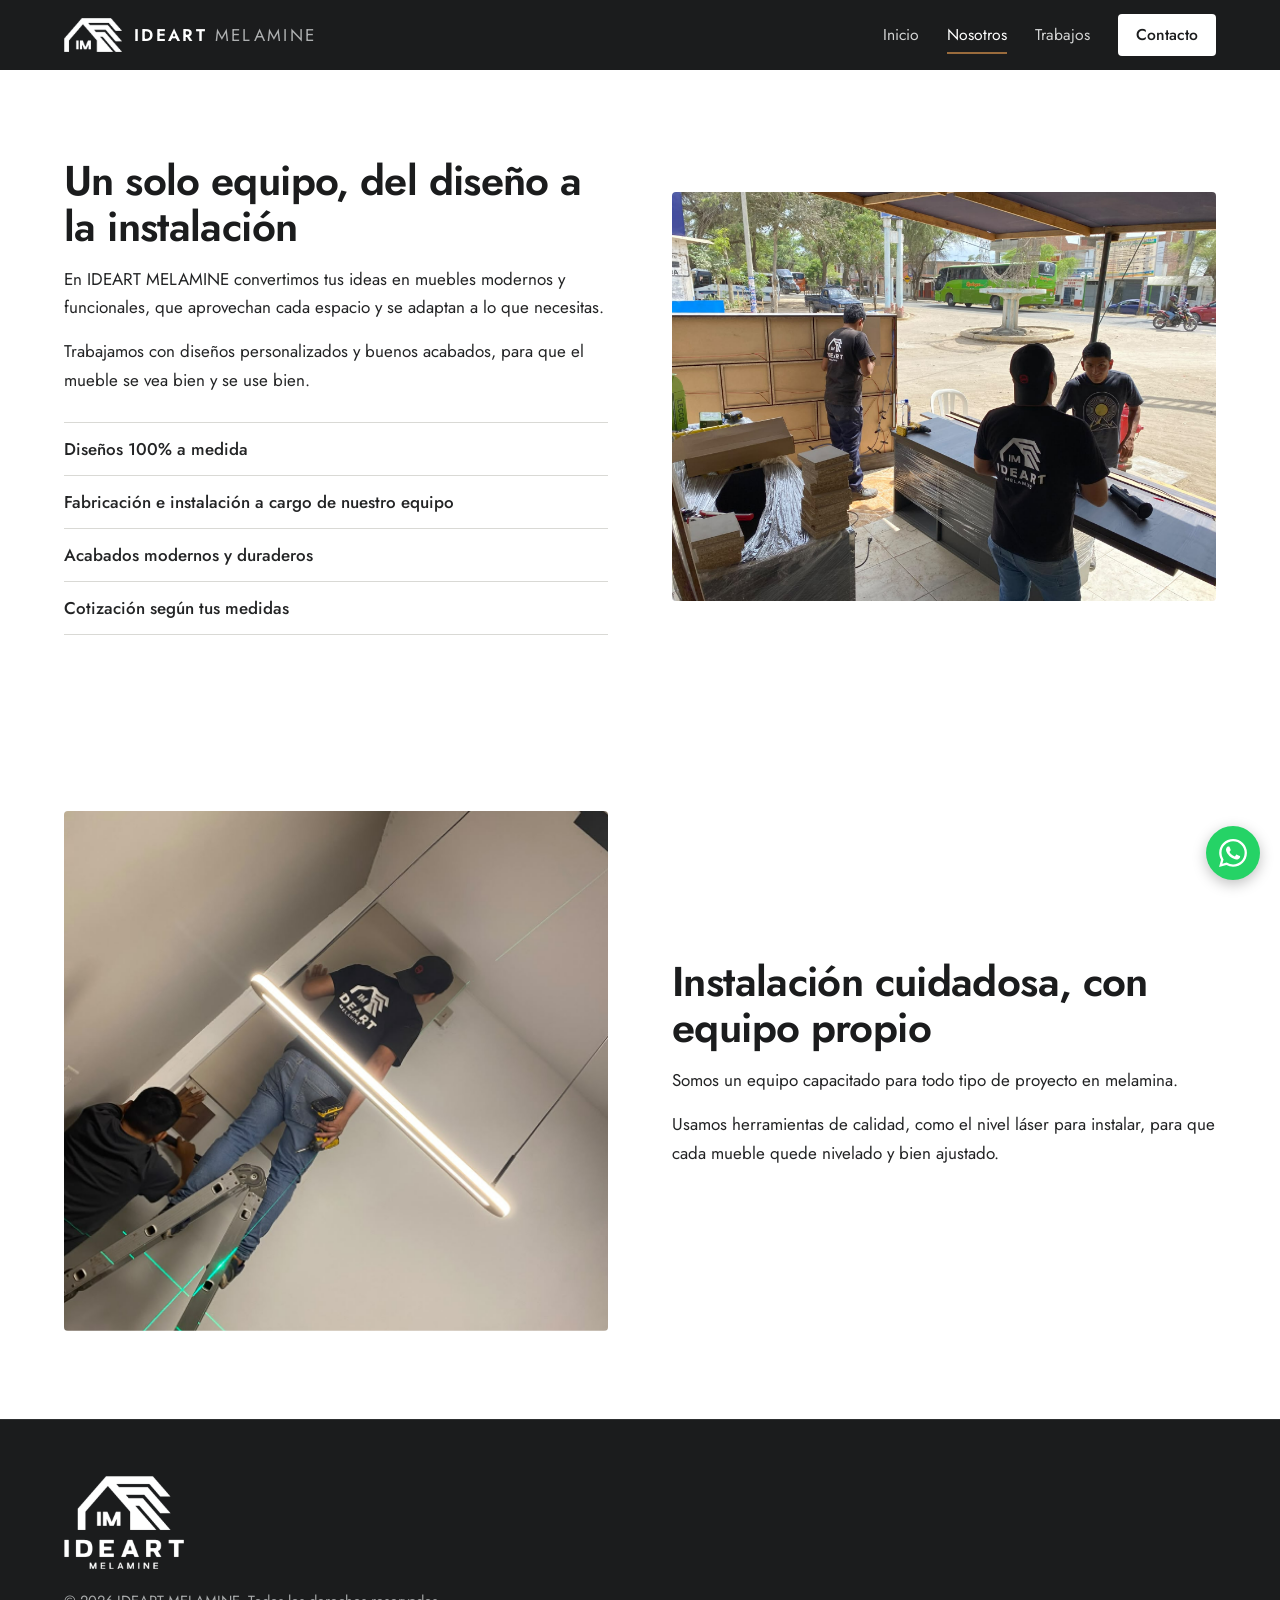
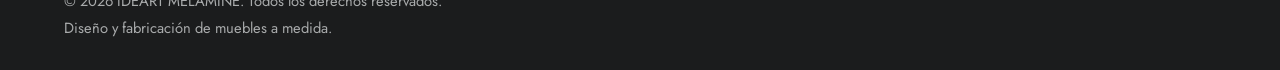
==== nosotros.html @ a4a005bf "IDEART" ====
<!DOCTYPE html>
<html lang="es">
<head>
    <meta charset="UTF-8">
    <meta name="viewport" content="width=device-width, initial-scale=1.0">
    <title>Nosotros | Ideart Melamine, muebles a medida en Catacaos</title>
    <meta name="description" content="Conoce a IDEART MELAMINE: diseñamos, fabricamos e instalamos muebles de melamina a medida en Catacaos, Piura.">
    <meta name="theme-color" content="#1f1d1b">
    <link rel="preconnect" href="https://fonts.googleapis.com">
    <link rel="preconnect" href="https://fonts.gstatic.com" crossorigin>
    <link href="https://fonts.googleapis.com/css2?family=Jost:wght@400;500;600&display=swap" rel="stylesheet">
    <link rel="stylesheet" href="estilos.css">
    <link rel="icon" type="image/png" href="img/favicon.png">
    <meta property="og:type" content="website">
    <meta property="og:locale" content="es_PE">
    <meta property="og:title" content="Nosotros | Ideart Melamine, muebles a medida en Catacaos">
    <meta property="og:description" content="Conoce a IDEART MELAMINE: diseñamos, fabricamos e instalamos muebles de melamina a medida en Catacaos, Piura.">
</head>
<body>
    <header class="encabezado">
        <a class="logo" href="index.html" aria-label="IDEART MELAMINE, ir al inicio">
            <img src="img/logo-icono.png" alt="" width="58" height="34">
            <span class="logo-texto">IDEART <span>MELAMINE</span></span>
        </a>

        <button class="menu-boton" type="button" aria-expanded="false" aria-controls="menu" aria-label="Abrir menú">
            <span class="barras"></span>
        </button>

        <nav id="menu" aria-label="Navegación principal">
            <a href="index.html">Inicio</a>
            <a href="nosotros.html" aria-current="page">Nosotros</a>
            <a href="trabajos.html">Trabajos</a>
            <a href="contacto.html" class="nav-boton">Contacto</a>
        </nav>
    </header>

    <main>
        <section id="nosotros" class="seccion">
            <div class="nosotros">
                <div class="nosotros-texto">
                    <h2>Un solo equipo, del diseño a la instalación</h2>

                    <p>En IDEART MELAMINE convertimos tus ideas en muebles modernos y funcionales, que aprovechan cada espacio y se adaptan a lo que necesitas.</p>

                    <p>Trabajamos con diseños personalizados y buenos acabados, para que el mueble se vea bien y se use bien.</p>

                    <ul class="ventajas">
                        <li>Diseños 100% a medida</li>
                        <li>Fabricación e instalación a cargo de nuestro equipo</li>
                        <li>Acabados modernos y duraderos</li>
                        <li>Cotización según tus medidas</li>
                    </ul>
                </div>

                <figure class="nosotros-imagen">
                    <img src="img/c5.png" alt="Equipo de IDEART MELAMINE trabajando en el armado de un mueble" loading="lazy" width="963" height="725">
                </figure>
            </div>
        </section>

        

        <section class="seccion">
            <div class="nosotros invertido">
                <figure class="nosotros-imagen">
                    <img src="img/c6.png" alt="Instalación de un mueble con nivel láser en un domicilio" loading="lazy" width="536" height="724">
                </figure>

                <div class="nosotros-texto">
                    <h2>Instalación cuidadosa, con equipo propio</h2>

                    <p>Somos un equipo capacitado para todo tipo de proyecto en melamina.</p>

                    <p>Usamos herramientas de calidad, como el nivel láser para instalar, para que cada mueble quede nivelado y bien ajustado.</p>
                </div>
            </div>
        </section>

        
    </main>

    <footer>
        <img class="logo-pie" src="img/logo.png" alt="IDEART MELAMINE" width="150" height="117" loading="lazy">
        <p>© 2026 IDEART MELAMINE. Todos los derechos reservados.</p>
        <p>Diseño y fabricación de muebles a medida.</p>
    </footer>

    <a class="whatsapp-flotante" href="https://wa.me/51975896088" target="_blank" rel="noopener" aria-label="Escríbenos por WhatsApp">
        <svg viewBox="0 0 24 24" width="22" height="22" fill="currentColor" aria-hidden="true"><path d="M17.472 14.382c-.297-.149-1.758-.867-2.03-.967-.273-.099-.471-.148-.67.15-.197.297-.767.966-.94 1.164-.173.199-.347.223-.644.075-.297-.15-1.255-.463-2.39-1.475-.883-.788-1.48-1.761-1.653-2.059-.173-.297-.018-.458.13-.606.134-.133.298-.347.446-.52.149-.174.198-.298.298-.497.099-.198.05-.371-.025-.52-.075-.149-.669-1.612-.916-2.207-.242-.579-.487-.5-.669-.51-.173-.008-.371-.01-.57-.01-.198 0-.52.074-.792.372-.272.297-1.04 1.016-1.04 2.479 0 1.462 1.065 2.875 1.213 3.074.149.198 2.096 3.2 5.077 4.487.709.306 1.262.489 1.694.625.712.227 1.36.195 1.871.118.571-.085 1.758-.719 2.006-1.413.248-.694.248-1.289.173-1.413-.074-.124-.272-.198-.57-.347m-5.421 7.403h-.004a9.87 9.87 0 01-5.031-1.378l-.361-.214-3.741.982.998-3.648-.235-.374a9.86 9.86 0 01-1.51-5.26c.001-5.45 4.436-9.884 9.888-9.884 2.64 0 5.122 1.03 6.988 2.898a9.825 9.825 0 012.893 6.994c-.003 5.45-4.437 9.884-9.885 9.884m8.413-18.297A11.815 11.815 0 0012.05 0C5.495 0 .16 5.335.157 11.892c0 2.096.547 4.142 1.588 5.945L.057 24l6.305-1.654a11.882 11.882 0 005.683 1.448h.005c6.554 0 11.89-5.335 11.893-11.893a11.821 11.821 0 00-3.48-8.413Z"/></svg>
        <span>WhatsApp</span>
    </a>
    <script src="script.js" defer></script>
</body>
</html>
---- estilos.css ----
/* ===== Variables ===== */
:root {
    --grafito: #1b1c1d;
    --texto: #232425;
    --suave: #5d6062;
    --blanco: #ffffff;
    --piedra: #f1f1ef;
    --linea: #d9d9d5;
    --roble: #9a6b3c;
    --radio: 4px;
    --ancho: max(5%, calc((100% - 1200px) / 2));
}

/* ===== Base ===== */
*, *::before, *::after { box-sizing: border-box; }

html { scroll-behavior: smooth; }

body {
    margin: 0;
    font-family: "Jost", "Futura", "Century Gothic", system-ui, sans-serif;
    font-size: 1.0625rem;
    line-height: 1.65;
    color: var(--texto);
    background: var(--blanco);
}

img { max-width: 100%; height: auto; display: block; }

h1, h2, h3 {
    margin: 0 0 16px;
    line-height: 1.1;
    font-weight: 600;
    letter-spacing: -0.015em;
    color: var(--grafito);
}

h1 { font-size: clamp(2.4rem, 5.4vw, 4rem); letter-spacing: -0.025em; }
h2 { font-size: clamp(1.8rem, 3.4vw, 2.6rem); }
h3 { font-size: 1.2rem; font-weight: 500; letter-spacing: 0; margin-bottom: 4px; }

p { margin: 0 0 16px; max-width: 62ch; }

a:focus-visible,
button:focus-visible,
[role="button"]:focus-visible {
    outline: 2px solid var(--roble);
    outline-offset: 3px;
}

/* ===== Encabezado ===== */
.encabezado {
    position: sticky;
    top: 0;
    z-index: 50;
    display: flex;
    justify-content: space-between;
    align-items: center;
    gap: 16px;
    padding: 14px var(--ancho);
    background: var(--grafito);
    transition: box-shadow 0.3s;
}

.encabezado.compacto { box-shadow: 0 6px 20px rgba(0, 0, 0, 0.3); }

.logo {
    display: flex;
    align-items: center;
    gap: 12px;
    color: var(--blanco);
    text-decoration: none;
    font-weight: 600;
    letter-spacing: 0.14em;
    white-space: nowrap;
}

.logo img { height: 34px; width: auto; }
.logo-texto span { font-weight: 400; color: #aeb0b1; }

nav { display: flex; align-items: center; gap: 28px; }

nav a {
    padding: 4px 0;
    color: #d3d4d4;
    text-decoration: none;
    font-size: 0.98rem;
    border-bottom: 2px solid transparent;
    transition: color 0.2s, border-color 0.2s;
}

nav a:hover { color: var(--blanco); }

nav a[aria-current="page"]:not(.nav-boton) {
    color: var(--blanco);
    border-bottom-color: var(--roble);
}

nav .nav-boton {
    padding: 8px 18px;
    background: var(--blanco);
    color: var(--grafito);
    border: 0;
    border-radius: var(--radio);
    font-weight: 500;
}

nav .nav-boton:hover,
nav .nav-boton[aria-current="page"] { background: #e4e4e1; }

.menu-boton {
    display: none;
    position: relative;
    width: 44px;
    height: 44px;
    padding: 0;
    background: none;
    border: 0;
    cursor: pointer;
}

.barras, .barras::before, .barras::after {
    position: absolute;
    left: 0;
    width: 22px;
    height: 2px;
    background: var(--blanco);
    transition: transform 0.25s, top 0.25s, background 0.2s;
}

.barras { left: 11px; top: 21px; }
.barras::before, .barras::after { content: ""; }
.barras::before { top: -7px; }
.barras::after { top: 7px; }
.abierto .barras { background: transparent; }
.abierto .barras::before { top: 0; transform: rotate(45deg); }
.abierto .barras::after { top: 0; transform: rotate(-45deg); }

/* ===== Botones ===== */
.boton {
    display: inline-block;
    padding: 13px 26px;
    background: var(--grafito);
    color: var(--blanco);
    border: 1.5px solid var(--grafito);
    border-radius: var(--radio);
    font-weight: 500;
    text-decoration: none;
    transition: background 0.2s, color 0.2s;
}

.boton:hover { background: #3a3c3e; }

.boton-claro {
    background: linear-gradient(var(--grafito), var(--grafito)) no-repeat left center / 0 100%;
    color: var(--grafito);
    transition: background-size 0.4s cubic-bezier(0.22, 1, 0.36, 1), color 0.3s;
}

.boton-claro:hover {
    background-color: transparent;
    background-image: linear-gradient(var(--grafito), var(--grafito));
    background-size: 100% 100%;
    color: var(--blanco);
}

.botones { display: flex; flex-wrap: wrap; gap: 12px; margin-top: 28px; }

/* ===== Portada ===== */
.portada {
    display: grid;
    grid-template-columns: 1.1fr 0.9fr;
    align-items: center;
    gap: 64px;
    padding: 72px var(--ancho);
}

.texto-destacado { font-size: 1.2rem; color: var(--suave); max-width: 46ch; }

.imagen-portada img {
    width: 100%;
    aspect-ratio: 4 / 5;
    max-height: 640px;
    object-fit: cover;
    border-radius: var(--radio);
}

/* ===== Secciones ===== */
.seccion { padding: 88px var(--ancho); }

.encabezado-seccion { max-width: 640px; margin-bottom: 40px; }

/* ===== Nosotros ===== */
.nosotros {
    display: grid;
    grid-template-columns: 1fr 1fr;
    align-items: center;
    gap: 64px;
}

.nosotros-imagen { margin: 0; }

.nosotros-imagen img {
    width: 100%;
    max-height: 520px;
    object-fit: cover;
    border-radius: var(--radio);
}

.ventajas { list-style: none; padding: 0; margin: 28px 0 0; }

.ventajas li { padding: 12px 0; border-top: 1px solid var(--linea); font-weight: 500; }
.ventajas li:last-child { border-bottom: 1px solid var(--linea); }

/* ===== Trabajos ===== */
.seccion-servicios { background: var(--piedra); }

.contenedor-servicios {
    display: grid;
    grid-template-columns: repeat(auto-fit, minmax(min(240px, 100%), 1fr));
    gap: 40px 28px;
}

.tarjeta img {
    width: 100%;
    aspect-ratio: 3 / 4;
    object-fit: cover;
    border-radius: var(--radio);
    background: var(--linea);
}

.tarjeta-texto { padding-top: 14px; }
.tarjeta-texto p { margin: 0; font-size: 0.97rem; color: var(--suave); }

/* ===== Llamada a la acción ===== */
.llamada {
    display: grid;
    grid-template-columns: minmax(0, 1fr) auto;
    column-gap: 48px;
    align-items: center;
    padding: 72px var(--ancho);
    background: var(--grafito);
}

.llamada h2 { grid-column: 1; margin-bottom: 8px; color: var(--blanco); }
.llamada p { grid-column: 1; margin: 0; color: #c4c6c6; }

.llamada .boton {
    grid-column: 2;
    grid-row: 1 / span 2;
    background: var(--blanco);
    color: var(--grafito);
    border-color: var(--blanco);
}

.llamada .boton:hover { background: #e4e4e1; }

/* ===== Contacto ===== */
.datos-contacto {
    display: grid;
    grid-template-columns: repeat(auto-fit, minmax(min(240px, 100%), 1fr));
    gap: 0 32px;
}

.dato {
    display: flex;
    flex-direction: column;
    gap: 2px;
    padding: 20px 0;
    border-top: 1px solid var(--grafito);
    color: inherit;
    text-decoration: none;
    overflow-wrap: anywhere;
}

.dato strong { font-weight: 500; font-size: 0.9rem; color: var(--suave); }
.dato span { font-size: 1.2rem; font-weight: 500; }
.dato:hover span { text-decoration: underline; text-underline-offset: 4px; }

.cotizador {
    display: grid;
    gap: 16px;
    max-width: 640px;
    margin-top: 56px;
    padding: 32px;
    background: var(--piedra);
    border-radius: var(--radio);
}

.cotizador h3 { margin: 0 0 4px; font-size: 1.4rem; font-weight: 600; }
.cotizador label { display: grid; gap: 6px; font-weight: 500; font-size: 0.95rem; }

.cotizador input,
.cotizador select,
.cotizador textarea {
    padding: 12px 14px;
    font: inherit;
    font-weight: 400;
    color: var(--texto);
    background: var(--blanco);
    border: 1px solid var(--linea);
    border-radius: var(--radio);
}

.cotizador textarea { resize: vertical; }

.cotizador input:focus-visible,
.cotizador select:focus-visible,
.cotizador textarea:focus-visible {
    outline: 2px solid var(--roble);
    outline-offset: 1px;
    border-color: var(--roble);
}

.cotizador .boton { justify-self: start; font: inherit; font-weight: 500; cursor: pointer; }

/* ===== Pie de página ===== */
footer {
    padding: 40px var(--ancho);
    background: var(--grafito);
    color: #a9abac;
    font-size: 0.92rem;
    border-top: 1px solid #2e3031;
}

footer p { margin: 2px 0; }
.logo-pie { width: 120px; height: auto; margin-bottom: 20px; }

/* ===== WhatsApp flotante ===== */
.whatsapp-flotante {
    position: fixed;
    right: 20px;
    bottom: 20px;
    z-index: 60;
    display: grid;
    place-items: center;
    width: 54px;
    height: 54px;
    background: #25d366;
    color: var(--blanco);
    border-radius: 50%;
    box-shadow: 0 4px 14px rgba(0, 0, 0, 0.25);
    transition: background 0.2s;
}

.whatsapp-flotante:hover { background: #1fbd5a; }
.whatsapp-flotante svg { width: 28px; height: 28px; }
.whatsapp-flotante span { display: none; }

/* ===== Visor de fotos ===== */
.ampliable { cursor: zoom-in; }

.visor {
    max-width: 92vw;
    max-height: 92vh;
    padding: 0;
    border: 0;
    background: transparent;
    overflow: visible;
}


.visor img {
    max-width: 92vw;
    max-height: 88vh;
    width: auto;
    margin: 0 auto;
    border-radius: var(--radio);
}

.visor-cerrar {
    position: absolute;
    top: -14px;
    right: -14px;
    z-index: 1;
    width: 40px;
    height: 40px;
    border: 0;
    border-radius: 50%;
    background: var(--blanco);
    color: var(--grafito);
    font-size: 1.5rem;
    line-height: 1;
    cursor: pointer;
}

/* ===== Responsive ===== */
@media (max-width: 860px) {
    .portada, .nosotros { grid-template-columns: 1fr; gap: 32px; }
    .portada { padding: 48px var(--ancho); }
    .nosotros.invertido .nosotros-imagen { order: 2; }
    .seccion { padding: 64px var(--ancho); }
    .llamada { grid-template-columns: 1fr; row-gap: 24px; padding: 56px var(--ancho); }
    .llamada .boton { grid-column: 1; grid-row: auto; justify-self: start; }
}

@media (max-width: 720px) {
    .menu-boton { display: block; }

    nav {
        position: absolute;
        top: 100%;
        left: 0;
        right: 0;
        flex-direction: column;
        align-items: stretch;
        gap: 0;
        padding: 8px var(--ancho) 20px;
        background: var(--grafito);
        border-top: 1px solid #2e3031;
        opacity: 0;
        visibility: hidden;
        transition: opacity 0.2s, visibility 0.2s;
    }

    .abierto nav { opacity: 1; visibility: visible; }
    nav a { padding: 12px 0; font-size: 1.05rem; }
    nav .nav-boton { margin-top: 10px; text-align: center; }
}

@media (max-width: 560px) {
    .botones .boton { width: 100%; text-align: center; }
    .contenedor-servicios { grid-template-columns: repeat(2, 1fr); gap: 28px 14px; }
    .tarjeta-texto p { font-size: 0.9rem; }
    .cotizador { padding: 24px 20px; }
}

@media (prefers-reduced-motion: reduce) {
    *, *::before, *::after { transition: none !important; animation: none !important; scroll-behavior: auto !important; }
}


/* =====================================================
   ANIMACIONES
   ===================================================== */
:root { --ease: cubic-bezier(0.22, 1, 0.36, 1); }

/* ----- Entre páginas: transición suave (el encabezado se queda quieto) ----- */
@view-transition { navigation: auto; }
.encabezado { view-transition-name: encabezado; }
::view-transition-old(root), ::view-transition-new(root) { animation-duration: 0.35s; }

/* ----- Encabezado: se compacta al bajar ----- */
.encabezado { transition: padding 0.35s var(--ease), box-shadow 0.35s; }
.encabezado.compacto { padding-block: 8px; }
.logo img { transition: height 0.35s var(--ease); }
.encabezado.compacto .logo img { height: 28px; }

/* ----- Menú: el subrayado se dibuja de izquierda a derecha ----- */
nav a:not(.nav-boton) {
    padding: 6px 0;
    border-bottom: 0;
    background: linear-gradient(var(--roble), var(--roble)) no-repeat left bottom / 0 2px;
    transition: color 0.25s, background-size 0.4s var(--ease);
}

nav a:not(.nav-boton):hover,
nav a[aria-current="page"]:not(.nav-boton) { background-size: 100% 2px; }

nav .nav-boton { transition: background-color 0.25s, color 0.25s; }

/* ----- Portada: una sola entrada al cargar la página ----- */
.contenido-portada > * { animation: subir 0.9s var(--ease) backwards; }
.contenido-portada > :nth-child(2) { animation-delay: 0.1s; }
.contenido-portada > :nth-child(3) { animation-delay: 0.2s; }
.imagen-portada img { animation: cortina 1.3s var(--ease) 0.1s backwards; }

@keyframes subir { from { opacity: 0; transform: translateY(24px); } }
@keyframes cortina { from { clip-path: inset(0 0 100% 0); transform: scale(1.05); } }

/* ----- Aparición al hacer scroll (las clases las pone script.js) ----- */
.revelar {
    opacity: 0;
    transform: translateY(24px);
    transition: opacity 0.8s var(--ease), transform 0.8s var(--ease);
    transition-delay: var(--retraso, 0s);
}

.revelar.visible { opacity: 1; transform: none; }

/* las fotos se descubren de arriba hacia abajo */
.tarjeta.revelar img,
.nosotros-imagen.revelar img {
    clip-path: inset(0 0 100% 0);
    transform: scale(1.04);
    transition: clip-path 1.1s var(--ease) var(--retraso, 0s), transform 1.4s var(--ease) var(--retraso, 0s);
}

.tarjeta.revelar.visible img,
.nosotros-imagen.revelar.visible img { clip-path: inset(0); transform: none; }

/* ----- Formulario y WhatsApp ----- */
.cotizador input,
.cotizador select,
.cotizador textarea { transition: border-color 0.25s; }

.whatsapp-flotante {
    animation: entrada-wa 0.6s var(--ease) 1.2s backwards;
    transition: background-color 0.25s, transform 0.3s var(--ease);
}

.whatsapp-flotante:hover { transform: scale(1.08); }

@keyframes entrada-wa { from { opacity: 0; transform: scale(0.6); } }

/* ----- Visor de fotos: aparece y se cierra con suavidad ----- */
.visor {
    opacity: 0;
    transform: scale(0.97);
    transition: opacity 0.3s, transform 0.4s var(--ease), overlay 0.3s allow-discrete, display 0.3s allow-discrete;
}

.visor[open] { opacity: 1; transform: none; }

.visor::backdrop {
    background-color: rgba(15, 16, 17, 0);
    transition: background-color 0.3s, overlay 0.3s allow-discrete, display 0.3s allow-discrete;
}

.visor[open]::backdrop { background-color: rgba(15, 16, 17, 0.9); }

@starting-style {
    .visor[open] { opacity: 0; transform: scale(0.97); }
    .visor[open]::backdrop { background-color: rgba(15, 16, 17, 0); }
}

/* ----- Menú del celular: baja con los enlaces escalonados ----- */
@media (max-width: 720px) {
    nav {
        transform: translateY(-10px);
        transition: opacity 0.3s var(--ease), transform 0.35s var(--ease), visibility 0.3s;
    }

    .abierto nav { transform: none; }

    nav a,
    nav a:not(.nav-boton) {
        align-self: flex-start;
        opacity: 0;
        transform: translateY(-8px);
        transition: opacity 0.3s, transform 0.4s var(--ease), color 0.25s, background-size 0.4s var(--ease);
    }

    nav .nav-boton { align-self: stretch; }

    .abierto nav a { opacity: 1; transform: none; }
    .abierto nav a:nth-child(1) { transition-delay: 0.06s; }
    .abierto nav a:nth-child(2) { transition-delay: 0.1s; }
    .abierto nav a:nth-child(3) { transition-delay: 0.14s; }
    .abierto nav a:nth-child(4) { transition-delay: 0.18s; }
}

@media (prefers-reduced-motion: reduce) {
    ::view-transition-group(*), ::view-transition-old(*), ::view-transition-new(*) { animation: none !important; }
}


/* =====================================================
   MEJORAS DE DISEÑO
   ===================================================== */
:root { --wenge: #3a2d24; }

/* Franja de llamada: color madera oscura (se distingue del pie de página) */
.llamada { background: var(--wenge); }
.llamada p { color: #d8cfc7; }

/* Secciones alternadas */
.seccion-alterna { background: var(--piedra); }

/* Lista de lo que fabricamos (portada) */
.lista-trabajos { list-style: none; margin: 0; padding: 0; }
.lista-trabajos li { border-top: 1px solid var(--linea); }
.lista-trabajos li:last-child { border-bottom: 1px solid var(--linea); }

.lista-trabajos a {
    display: grid;
    grid-template-columns: minmax(0, 1fr) minmax(0, 1fr);
    gap: 8px 32px;
    align-items: baseline;
    padding: 26px 0;
    color: inherit;
    text-decoration: none;
}

.lista-trabajos span {
    font-size: clamp(1.3rem, 2.4vw, 1.8rem);
    font-weight: 500;
    color: var(--grafito);
    transition: transform 0.4s var(--ease), color 0.3s;
}

.lista-trabajos small { font-size: 1rem; color: var(--suave); }
.lista-trabajos a:hover span { transform: translateX(10px); color: var(--roble); }

/* Contacto en dos columnas: datos a la izquierda, formulario a la derecha */
.contacto {
    display: grid;
    grid-template-columns: minmax(0, 1fr) minmax(0, 1fr);
    column-gap: 64px;
    align-items: start;
}

.contacto .encabezado-seccion,
.contacto .datos-contacto { grid-column: 1; }

.contacto .datos-contacto { grid-template-columns: 1fr; }
.contacto .cotizador { grid-column: 2; grid-row: 1 / span 2; max-width: none; margin-top: 0; }

/* Pie de página completo */
footer { padding: 56px var(--ancho) 28px; }

.pie-grid {
    display: grid;
    grid-template-columns: 1.4fr 1fr 1.2fr;
    gap: 48px;
    padding-bottom: 40px;
}

.pie-grid h3 { margin: 0 0 14px; color: var(--blanco); font-size: 1rem; font-weight: 500; letter-spacing: 0; }

.pie-grid a {
    display: block;
    padding: 3px 0;
    color: #a9abac;
    text-decoration: none;
    transition: color 0.25s;
}

.pie-grid a:hover { color: var(--blanco); }
.pie-marca p { max-width: 34ch; }
.pie-legal { max-width: none; margin: 0; padding-top: 24px; border-top: 1px solid #2e3031; font-size: 0.85rem; }

@media (max-width: 860px) {
    .contacto { display: block; }
    .contacto .cotizador { margin-top: 48px; }
    .pie-grid { grid-template-columns: 1fr 1fr; }
}

@media (max-width: 720px) {
    .lista-trabajos a { grid-template-columns: 1fr; }
    .pie-grid { grid-template-columns: 1fr; gap: 32px; }
}
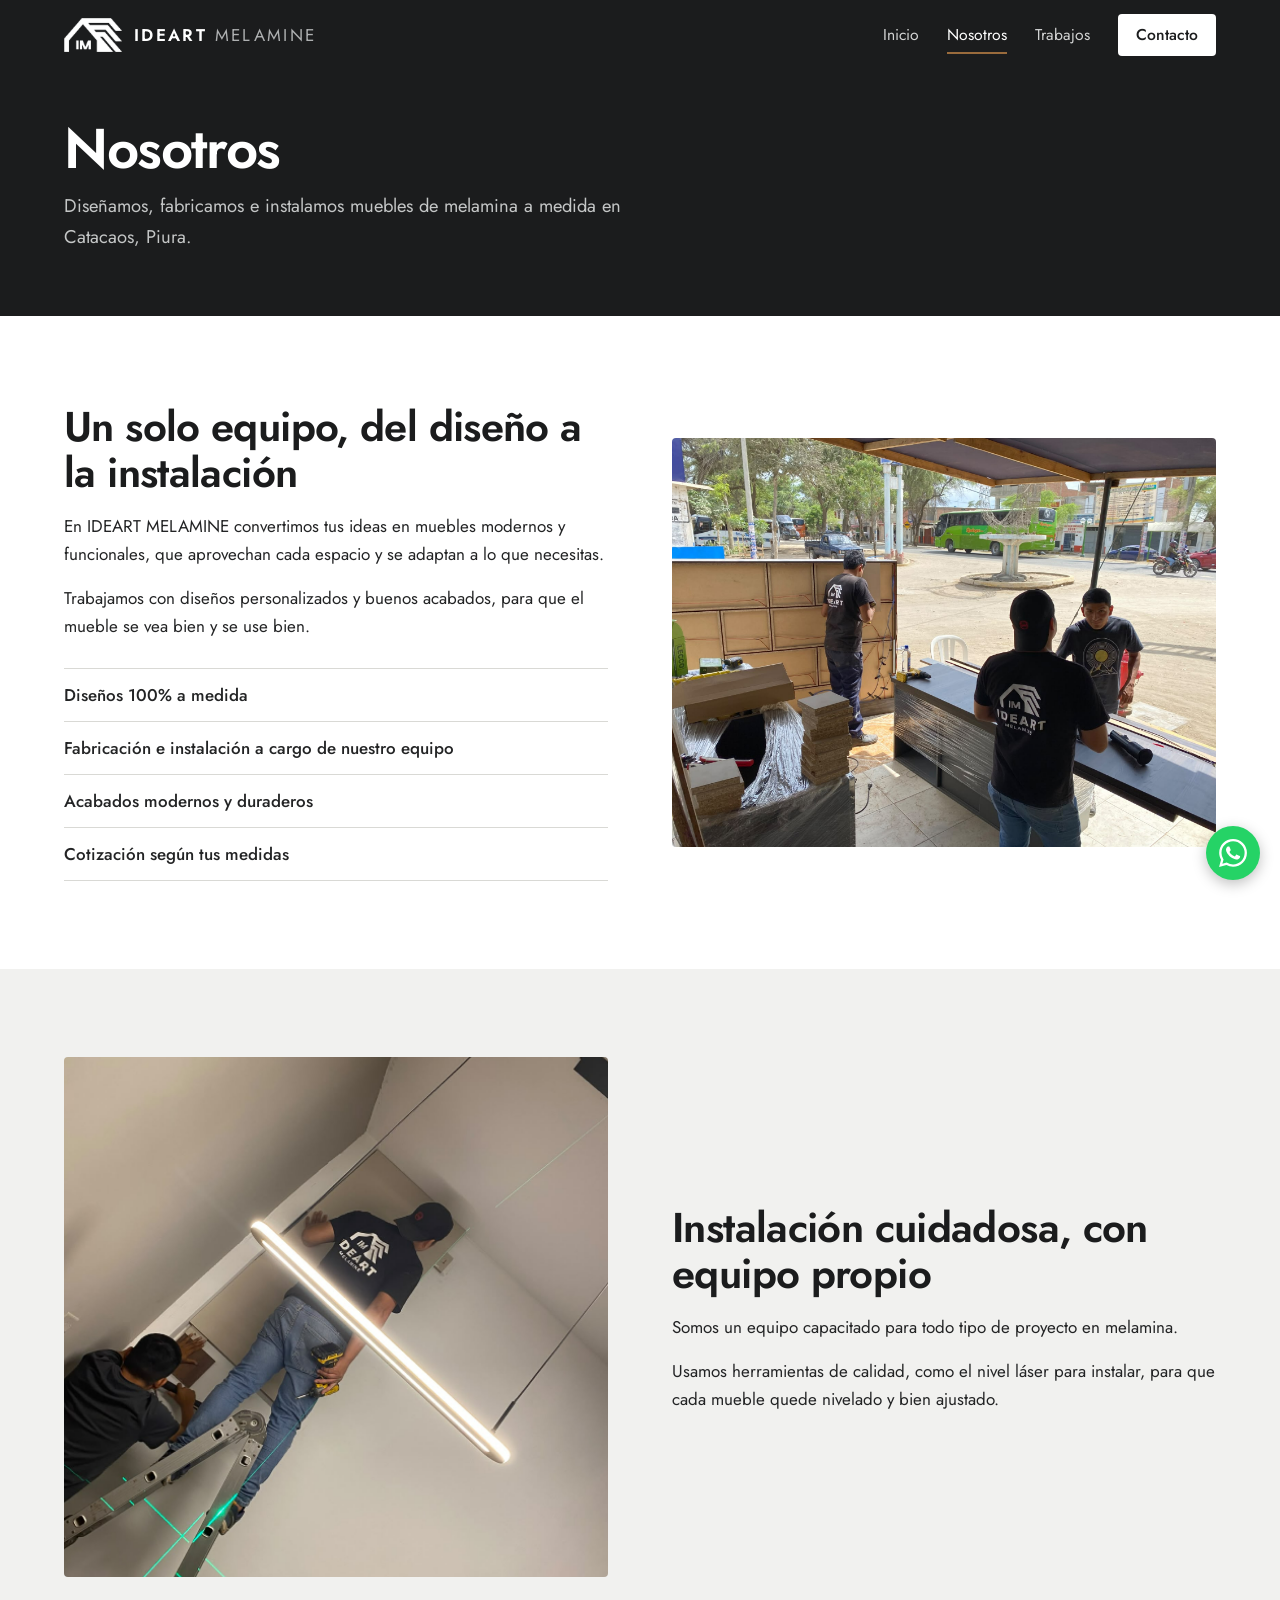
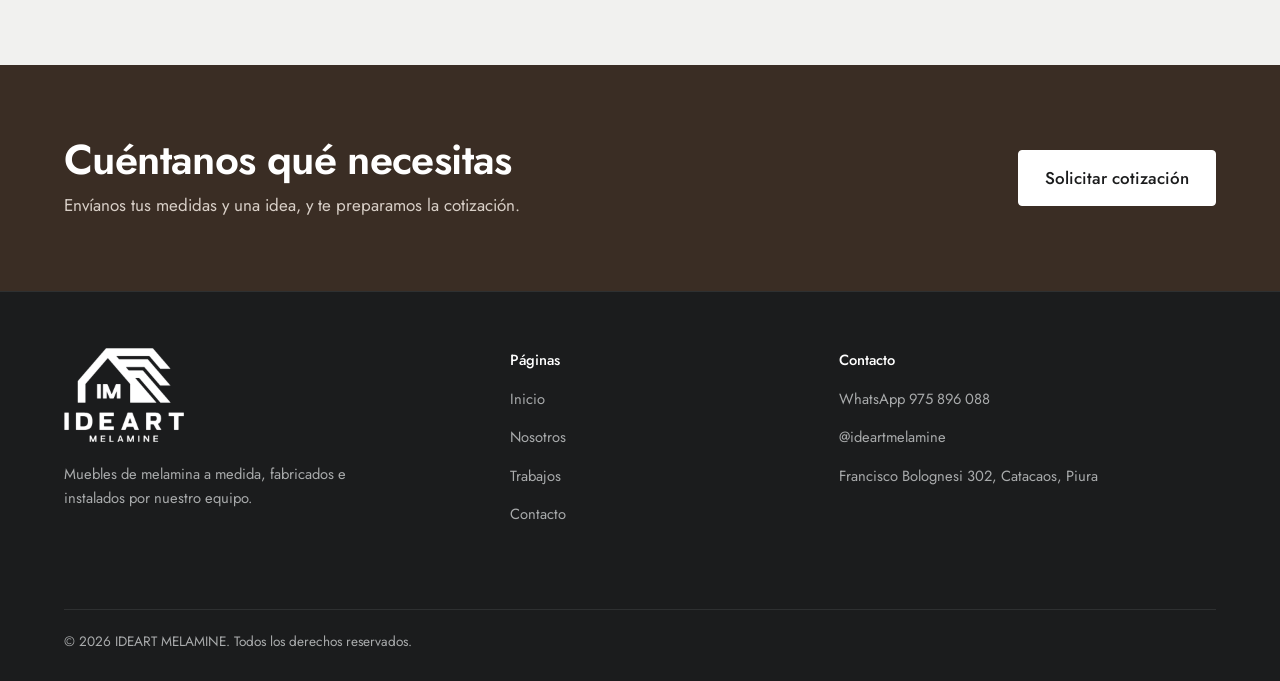
==== commit ccade64e: "nuevos cambios" ====
--- a/nosotros.html
+++ b/nosotros.html
@@ -36,6 +36,11 @@
     </header>
 
     <main>
+        <section class="titulo-pagina">
+            <h1>Nosotros</h1>
+            <p>Diseñamos, fabricamos e instalamos muebles de melamina a medida en Catacaos, Piura.</p>
+        </section>
+
         <section id="nosotros" class="seccion">
             <div class="nosotros">
                 <div class="nosotros-texto">
@@ -61,7 +66,7 @@
 
         
 
-        <section class="seccion">
+        <section class="seccion seccion-alterna">
             <div class="nosotros invertido">
                 <figure class="nosotros-imagen">
                     <img src="img/c6.png" alt="Instalación de un mueble con nivel láser en un domicilio" loading="lazy" width="536" height="724">
@@ -77,13 +82,44 @@
             </div>
         </section>
 
-        
+        <section class="llamada">
+            <h2>Cuéntanos qué necesitas</h2>
+            <p>Envíanos tus medidas y una idea, y te preparamos la cotización.</p>
+            <a href="https://wa.me/51975896088?text=Hola%20IDEART%20MELAMINE%2C%20quiero%20solicitar%20informaci%C3%B3n."
+               class="boton" id="btn-contacto" target="_blank" rel="noopener">
+                Solicitar cotización
+            </a>
+        </section>
     </main>
 
     <footer>
-        <img class="logo-pie" src="img/logo.png" alt="IDEART MELAMINE" width="150" height="117" loading="lazy">
-        <p>© 2026 IDEART MELAMINE. Todos los derechos reservados.</p>
-        <p>Diseño y fabricación de muebles a medida.</p>
+        <div class="pie-grid">
+            <div class="pie-marca">
+                <img class="logo-pie" src="img/logo.png" alt="IDEART MELAMINE" width="150" height="117" loading="lazy">
+                <p>Muebles de melamina a medida, fabricados e instalados por nuestro equipo.</p>
+            </div>
+
+            <div class="pie-col">
+                <p class="pie-titulo">Páginas</p>
+                <ul>
+                    <li><a href="index.html">Inicio</a></li>
+                    <li><a href="nosotros.html">Nosotros</a></li>
+                    <li><a href="trabajos.html">Trabajos</a></li>
+                    <li><a href="contacto.html">Contacto</a></li>
+                </ul>
+            </div>
+
+            <div class="pie-col">
+                <p class="pie-titulo">Contacto</p>
+                <ul>
+                    <li><a href="https://wa.me/51975896088" target="_blank" rel="noopener">WhatsApp 975 896 088</a></li>
+                    <li><a href="https://www.instagram.com/ideartmelamine" target="_blank" rel="noopener">@ideartmelamine</a></li>
+                    <li><a href="https://www.google.com/maps/search/?api=1&query=Francisco+Bolognesi+302+Catacaos+Piura+Peru" target="_blank" rel="noopener">Francisco Bolognesi 302, Catacaos, Piura</a></li>
+                </ul>
+            </div>
+        </div>
+
+        <p class="pie-derechos">© 2026 IDEART MELAMINE. Todos los derechos reservados.</p>
     </footer>
 
     <a class="whatsapp-flotante" href="https://wa.me/51975896088" target="_blank" rel="noopener" aria-label="Escríbenos por WhatsApp">
--- a/estilos.css
+++ b/estilos.css
@@ -639,4 +639,81 @@
 @media (max-width: 720px) {
     .lista-trabajos a { grid-template-columns: 1fr; }
     .pie-grid { grid-template-columns: 1fr; gap: 32px; }
+}
+
+
+/* =====================================================
+   MEJORAS DE DISEÑO
+   ===================================================== */
+.fondo-piedra { background: var(--piedra); }
+
+/* ----- Banda de título de las páginas interiores ----- */
+.titulo-pagina {
+    padding: 48px var(--ancho) 64px;
+    background: var(--grafito);
+}
+
+.titulo-pagina h1 { margin-bottom: 12px; color: var(--blanco); font-size: clamp(2.2rem, 5vw, 3.5rem); }
+.titulo-pagina p { margin: 0; max-width: 52ch; color: #c4c6c6; font-size: 1.15rem; }
+
+.titulo-pagina > * { animation: subir 0.9s var(--ease) backwards; }
+.titulo-pagina > p { animation-delay: 0.1s; }
+
+/* ----- Inicio: lista "Qué hacemos" ----- */
+.lista-trabajos { margin: 0; padding: 0; list-style: none; border-bottom: 1px solid var(--grafito); }
+
+.lista-trabajos a {
+    display: grid;
+    grid-template-columns: 1fr 1.3fr;
+    gap: 24px;
+    align-items: baseline;
+    padding: 28px 0;
+    border-top: 1px solid var(--grafito);
+    color: inherit;
+    text-decoration: none;
+    transition: padding 0.4s var(--ease), background-color 0.3s;
+}
+
+.lista-trabajos a:hover { padding-inline: 20px; background: var(--blanco); }
+
+.lista-trabajos h3 {
+    margin: 0;
+    font-size: clamp(1.5rem, 3vw, 2.2rem);
+    font-weight: 500;
+    letter-spacing: -0.01em;
+}
+
+.lista-trabajos p { margin: 0; color: var(--suave); }
+.enlace-seccion { margin: 32px 0 0; }
+
+/* ----- Pie de página en columnas ----- */
+footer { padding: 56px var(--ancho) 28px; }
+
+.pie-grid { display: grid; grid-template-columns: 1.4fr 1fr 1.3fr; gap: 40px; }
+.pie-marca p { max-width: 34ch; margin: 0; }
+.pie-titulo { margin: 0 0 12px; color: var(--blanco); font-weight: 500; }
+.pie-col ul { display: grid; gap: 8px; margin: 0; padding: 0; list-style: none; }
+.pie-col a { color: #a9abac; text-decoration: none; transition: color 0.25s; }
+.pie-col a:hover { color: var(--blanco); }
+
+.pie-derechos {
+    max-width: none;
+    margin: 40px 0 0;
+    padding-top: 20px;
+    border-top: 1px solid #2e3031;
+    font-size: 0.85rem;
+}
+
+@media (max-width: 860px) {
+    .titulo-pagina { padding: 32px var(--ancho) 44px; }
+    .pie-grid { grid-template-columns: 1fr 1fr; }
+    .pie-marca { grid-column: 1 / -1; }
+}
+
+@media (max-width: 720px) {
+    .lista-trabajos a { grid-template-columns: 1fr; gap: 6px; }
+}
+
+@media (max-width: 560px) {
+    .pie-grid { grid-template-columns: 1fr; }
 }
